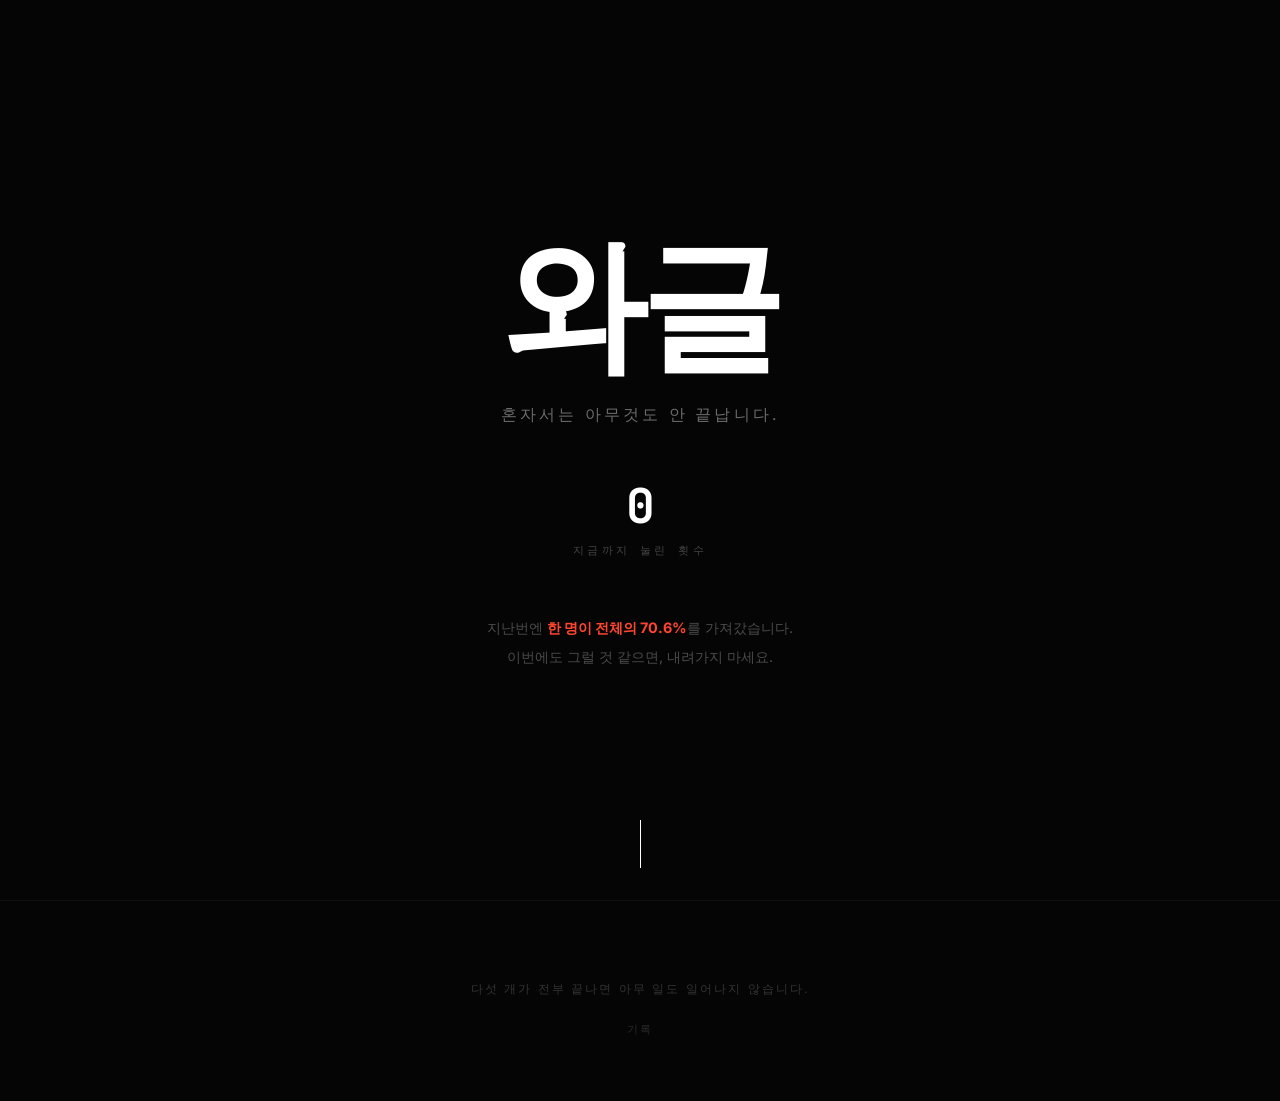
==== index.html @ 944135c0 "Hand the session to the caller before firing its callbacks createSession read the counters and the g" ====
<!DOCTYPE html>
<html lang="ko">
<head>
<meta charset="UTF-8">
<meta name="viewport" content="width=device-width, initial-scale=1.0, viewport-fit=cover">
<meta name="theme-color" content="#050505">
<meta name="robots" content="noindex">
<title>와글</title>
<meta property="og:title" content="와글">
<meta property="og:description" content="지금 몇 명이 같이 누르고 있는지는 아무도 모릅니다.">
<link rel="icon" href="data:,">
<link rel="preconnect" href="https://fonts.googleapis.com">
<link rel="preconnect" href="https://fonts.gstatic.com" crossorigin>
<link href="https://fonts.googleapis.com/css2?family=Inter:wght@400;700;900&family=JetBrains+Mono:wght@400;700&display=swap" rel="stylesheet">
<link rel="stylesheet" href="./shared/base.css?v=18">
<link rel="stylesheet" href="./hub.css?v=18">
</head>
<body class="hub">
<script>document.body.classList.add("js");</script>

<!-- 첫 화면 -->
<section class="hero">
  <h1 class="hero-title"><span>와</span><span>글</span></h1>
  <p class="hero-sub">혼자서는 아무것도 안 끝납니다.</p>

  <div class="hero-total mono tabular">
    <b id="grand-total">0</b>
    <span>지금까지 눌린 횟수</span>
  </div>

  <p class="hero-jab">
    지난번엔 <b>한 명이 전체의 70.6%</b>를 가져갔습니다.<br>
    이번에도 그럴 것 같으면, 내려가지 마세요.
  </p>

  <div class="scroll-cue" aria-hidden="true"><span></span></div>
</section>

<main id="games"></main>

<footer class="foot">
  <p>다섯 개가 전부 끝나면 아무 일도 일어나지 않습니다.</p>
  <a class="foot-link" href="./stats/">기록</a>
</footer>

<script type="module" src="./hub.js?v=18"></script>
</body>
</html>
---- shared/base.css ----
/* 다섯 게임이 공유하는 기본 골격. 게임별 특징은 각자의 css에서 덮어씁니다. */

:root {
  --bg: #050505;
  --fg: #ffffff;
  --dim: #6b6b6b;
  --line: #1c1c1c;
  --accent: #ff4530;
}

* { margin: 0; padding: 0; box-sizing: border-box; }

/* display를 지정한 요소에서도 hidden 속성이 항상 이기도록 한다. */
[hidden] { display: none !important; }

html, body { height: 100%; overflow: hidden; overscroll-behavior: none; }

body {
  background: var(--bg);
  color: var(--fg);
  font-family: 'Inter', -apple-system, BlinkMacSystemFont, 'Apple SD Gothic Neo', sans-serif;
  touch-action: manipulation;
  -webkit-user-select: none;
  user-select: none;
  -webkit-touch-callout: none;
  -webkit-tap-highlight-color: transparent;
}

img, svg { -webkit-user-drag: none; pointer-events: none; }

.tabular { font-variant-numeric: tabular-nums; }
.mono { font-family: 'JetBrains Mono', monospace; }

/* ---------- 연결 상태 ---------- */
.status {
  position: fixed;
  left: 50%;
  bottom: calc(2rem + env(safe-area-inset-bottom));
  transform: translateX(-50%);
  font-size: 0.8125rem;
  letter-spacing: 0.3em;
  color: var(--dim);
  z-index: 60;
  transition: opacity 0.4s;
  white-space: nowrap;
  text-align: center;
}
/* animation: none이 없으면 실행 중인 pulse가 opacity: 0을 덮어써서
   연결된 뒤에도 문구가 깜빡이며 남습니다. */
.status.hide { opacity: 0; pointer-events: none; animation: none; }
.status.error { color: var(--accent); animation: none; opacity: 1; }

.pulse { animation: pulse 1.6s ease-in-out infinite; }
@keyframes pulse { 0%, 100% { opacity: 0.35; } 50% { opacity: 1; } }

/* ---------- 무대 ---------- */
.stage {
  height: 100%;
  display: flex;
  flex-direction: column;
  align-items: center;
  justify-content: center;
  gap: 2rem;
  opacity: 0;
  transition: opacity 0.9s ease;
  padding: env(safe-area-inset-top) 1rem calc(env(safe-area-inset-bottom) + 1rem);
}
.stage.in { opacity: 1; }

.count {
  font-family: 'JetBrains Mono', monospace;
  font-weight: 700;
  font-size: clamp(3rem, 16vw, 7rem);
  line-height: 1;
  letter-spacing: -0.03em;
  text-shadow: 0 0 40px rgba(255, 255, 255, 0.14);
  transition: transform 0.09s ease-out, text-shadow 0.09s ease-out;
  will-change: transform;
}
.count.pop {
  transform: scale(1.045);
  text-shadow: 0 0 60px rgba(255, 255, 255, 0.45);
}

.sub {
  font-family: 'JetBrains Mono', monospace;
  font-size: 0.8125rem;
  letter-spacing: 0.22em;
  color: var(--dim);
}

/* ---------- 결과 화면 ---------- */
.done {
  position: fixed;
  inset: 0;
  z-index: 50;
  display: flex;
  flex-direction: column;
  align-items: center;
  justify-content: center;
  gap: 2.5rem;
  padding: 2rem;
  text-align: center;
  background: var(--bg);
  opacity: 0;
  transition: opacity 1s ease;
}
.done.in { opacity: 1; }
.done h1 {
  font-size: clamp(1.75rem, 7vw, 3.25rem);
  font-weight: 900;
  letter-spacing: 0.14em;
  line-height: 1.35;
}
.done .msg {
  color: #cfcfcf;
  font-size: clamp(0.95rem, 3.4vw, 1.15rem);
  line-height: 1.9;
  white-space: pre-line;
  max-width: 30rem;
  -webkit-user-select: text;
  user-select: text;
}
.done .msg em { color: var(--accent); font-style: normal; font-weight: 700; }

.survey {
  padding: 1rem 2.25rem;
  border: 1px solid #333;
  border-radius: 999px;
  color: #cfcfcf;
  text-decoration: none;
  letter-spacing: 0.2em;
  font-size: 0.875rem;
  transition: color 0.3s, border-color 0.3s;
}
.survey:hover, .survey:focus-visible { color: #fff; border-color: #fff; }
.survey-pending { color: var(--dim); font-size: 0.8125rem; letter-spacing: 0.2em; }

/* ---------- 설정 필요 ---------- */
.setup {
  position: fixed;
  inset: 0;
  z-index: 55;
  display: flex;
  flex-direction: column;
  align-items: center;
  justify-content: center;
  gap: 1rem;
  padding: 2rem;
  text-align: center;
  background: var(--bg);
}
.setup h2 { font-size: 1.25rem; letter-spacing: 0.1em; }
.setup p { color: var(--dim); font-size: 0.875rem; line-height: 1.9; }
code { font-family: 'JetBrains Mono', monospace; font-size: 0.9em; color: var(--accent); }

/* ---------- 모션 최소화 ---------- */
@media (prefers-reduced-motion: reduce) {
  .stage, .done { transition: opacity 0.2s; }
  .count { transition: none; }
  .pulse { animation: none; opacity: 0.7; }
}
---- hub.css ----
/* 메인 허브 — 아래로 쭉 스크롤하며 다섯 게임을 지나갑니다. */

/* base.css는 게임 화면용으로 문서를 뷰포트에 고정하고 스크롤을 막습니다.
   허브는 세로로 긴 문서라 그 제약을 풀어야 합니다. */
html, body.hub {
  height: auto;
  min-height: 100%;
  overflow: visible;
  overscroll-behavior: auto;
}
body.hub {
  touch-action: auto;
  scroll-behavior: smooth;
}
@media (prefers-reduced-motion: reduce) {
  body.hub { scroll-behavior: auto; }
}

/* ---------- 첫 화면 ---------- */
.hero {
  min-height: 100dvh;
  display: flex;
  flex-direction: column;
  align-items: center;
  justify-content: center;
  gap: 1.5rem;
  padding: 2rem;
  text-align: center;
  position: relative;
}

.hero-title {
  font-size: clamp(2.4rem, 11vw, 5.5rem);
  font-weight: 900;
  letter-spacing: -0.02em;
  line-height: 1.05;
}
.hero-title span {
  display: inline-block;
  opacity: 0;
  transform: translateY(0.4em);
  animation: rise 0.9s cubic-bezier(0.2, 0.8, 0.2, 1) forwards;
}
.hero-title { font-size: clamp(3.4rem, 22vw, 9rem); letter-spacing: -0.04em; }
.hero-title span:nth-child(2) { animation-delay: 0.14s; }

@keyframes rise {
  to { opacity: 1; transform: translateY(0); }
}

.hero-sub {
  color: var(--dim);
  font-size: clamp(0.85rem, 3.4vw, 1rem);
  letter-spacing: 0.2em;
  opacity: 0;
  animation: rise 0.9s 0.4s cubic-bezier(0.2, 0.8, 0.2, 1) forwards;
}

.hero-total {
  margin-top: 1.5rem;
  display: flex;
  flex-direction: column;
  align-items: center;
  gap: 0.4rem;
  opacity: 0;
  animation: rise 0.9s 0.6s cubic-bezier(0.2, 0.8, 0.2, 1) forwards;
}
.hero-total b {
  font-size: clamp(1.8rem, 8vw, 3rem);
  font-weight: 700;
  transition: transform 0.1s ease-out;
}
.hero-total b.pop { transform: scale(1.06); }
.hero-total span {
  font-size: 0.7rem;
  letter-spacing: 0.28em;
  color: #444;
}

/* 도발 한 줄 */
.hero-jab {
  margin-top: 2rem;
  color: #4a4a4a;
  font-size: clamp(0.78rem, 3.2vw, 0.9rem);
  line-height: 2;
  opacity: 0;
  animation: rise 0.9s 0.85s cubic-bezier(0.2, 0.8, 0.2, 1) forwards;
}
.hero-jab b { color: var(--accent); font-weight: 700; }

/* 아래로 내려가라는 신호 */
.scroll-cue {
  position: absolute;
  bottom: calc(2rem + env(safe-area-inset-bottom));
  width: 1px;
  height: 48px;
  background: #222;
  overflow: hidden;
}
.scroll-cue span {
  position: absolute;
  inset: 0;
  background: var(--fg);
  animation: drip 1.8s ease-in-out infinite;
}
@keyframes drip {
  0%   { transform: translateY(-100%); }
  60%  { transform: translateY(100%); }
  100% { transform: translateY(100%); }
}

/* ---------- 게임 한 칸 ---------- */
.card {
  min-height: 100dvh;
  display: flex;
  flex-direction: column;
  align-items: center;
  justify-content: center;
  gap: 1.25rem;
  padding: 4rem 1.5rem;
  text-align: center;
  position: relative;
  border-top: 1px solid #101010;
}

/* 카드마다 다른 색 기운 */
.card::before {
  content: '';
  position: absolute;
  inset: 0;
  pointer-events: none;
  background: radial-gradient(circle at 50% 42%, var(--glow) 0%, transparent 62%);
  opacity: 0;
  transition: opacity 1.2s ease;
}
.card.seen::before { opacity: 1; }

.card > * { position: relative; }

.card-no {
  font-family: 'JetBrains Mono', monospace;
  font-size: 0.72rem;
  letter-spacing: 0.4em;
  color: #3a3a3a;
}

.tease {
  font-size: clamp(0.78rem, 3.2vw, 0.92rem);
  letter-spacing: 0.16em;
  color: var(--tone);
  opacity: 0.85;
}

.card h2 {
  font-size: clamp(1.9rem, 8.5vw, 3.4rem);
  font-weight: 900;
  letter-spacing: -0.01em;
}

.card p {
  color: var(--dim);
  font-size: clamp(0.85rem, 3.4vw, 1rem);
  line-height: 1.9;
  max-width: 22rem;
}

/* 살아 있는 숫자 */
.card-count {
  font-family: 'JetBrains Mono', monospace;
  font-weight: 700;
  font-size: clamp(2.4rem, 12vw, 4.5rem);
  line-height: 1;
  color: var(--tone);
  text-shadow: 0 0 45px var(--glow);
  transition: transform 0.1s ease-out;
}
.card-count.pop { transform: scale(1.05); }
.card-unit {
  font-family: 'JetBrains Mono', monospace;
  font-size: 0.72rem;
  letter-spacing: 0.28em;
  color: #444;
  margin-top: -0.5rem;
}

/* 진행 막대 */
.bar {
  width: min(78vw, 22rem);
  height: 3px;
  border-radius: 2px;
  background: #161616;
  overflow: hidden;
}
.bar i {
  display: block;
  height: 100%;
  width: 0;
  border-radius: 2px;
  background: var(--tone);
  box-shadow: 0 0 12px var(--glow);
  transition: width 0.8s cubic-bezier(0.2, 0.8, 0.2, 1);
}

.enter {
  margin-top: 0.75rem;
  padding: 1rem 2.6rem;
  border: 1px solid #2e2e2e;
  border-radius: 999px;
  color: #ddd;
  text-decoration: none;
  letter-spacing: 0.24em;
  font-size: 0.85rem;
  transition: color 0.25s, border-color 0.25s, transform 0.12s, box-shadow 0.25s;
}
.enter:hover, .enter:focus-visible {
  color: #fff;
  border-color: var(--tone);
  box-shadow: 0 0 26px var(--glow);
}
.enter:active { transform: scale(0.96); }

.card-done {
  font-size: 0.72rem;
  letter-spacing: 0.24em;
  color: var(--accent);
}

/* 스크롤에 맞춰 떠오르기 — 스크립트가 살아 있을 때만 숨깁니다.
   JS가 죽거나 관찰자가 동작하지 않는 환경에서 내용이 사라지면 안 됩니다. */
.reveal { transition: opacity 0.8s ease, transform 0.8s cubic-bezier(0.2, 0.8, 0.2, 1); }
.js .reveal { opacity: 0; transform: translateY(26px); }
.card.seen .reveal { opacity: 1; transform: none; }
.card.seen .reveal:nth-child(2) { transition-delay: 0.06s; }
.card.seen .reveal:nth-child(3) { transition-delay: 0.12s; }
.card.seen .reveal:nth-child(4) { transition-delay: 0.18s; }
.card.seen .reveal:nth-child(5) { transition-delay: 0.24s; }
.card.seen .reveal:nth-child(6) { transition-delay: 0.3s; }
.card.seen .reveal:nth-child(7) { transition-delay: 0.36s; }

/* ---------- 바닥 ---------- */
.foot {
  padding: 5rem 1.5rem calc(4rem + env(safe-area-inset-bottom));
  text-align: center;
  border-top: 1px solid #101010;
}
.foot p { color: #333; font-size: 0.75rem; letter-spacing: 0.18em; }
.foot-link {
  display: inline-block;
  margin-top: 1.5rem;
  color: #2a2a2a;
  font-size: 0.7rem;
  letter-spacing: 0.2em;
  text-decoration: none;
}
.foot-link:hover { color: #666; }

@media (prefers-reduced-motion: reduce) {
  .hero-title span, .hero-sub, .hero-total, .hero-jab {
    animation: none; opacity: 1; transform: none;
  }
  .scroll-cue span { animation: none; }
  .reveal { opacity: 1; transform: none; transition: none; }
  .card::before { transition: none; }
  .card-count, .bar i, .enter { transition: none; }
}
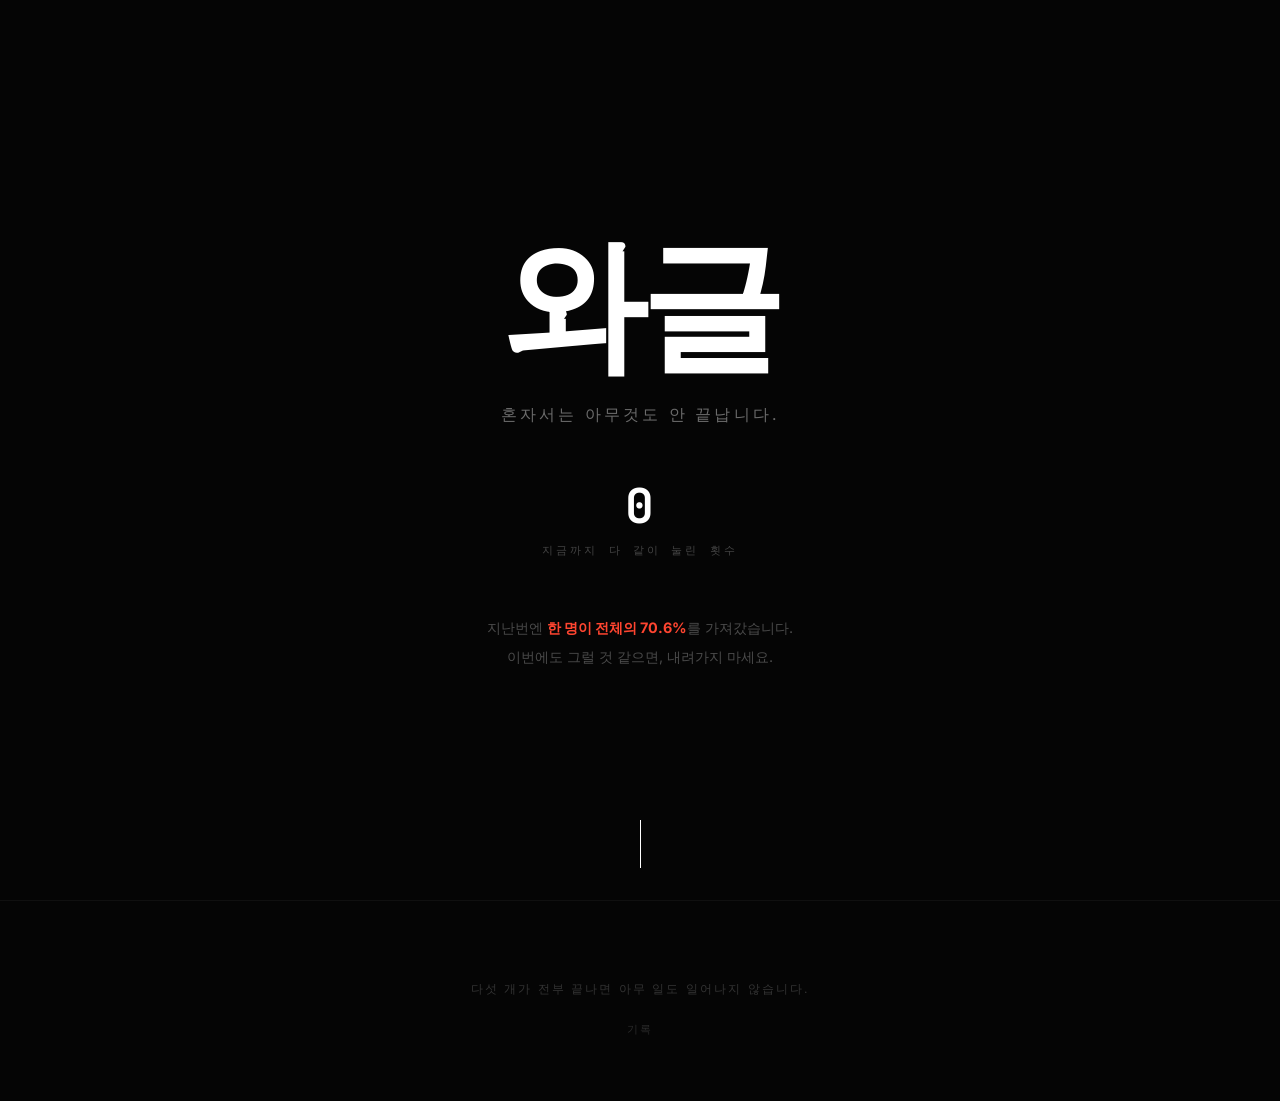
==== commit 2691a7bd: "Show every round ever in the hub's headline number The hero summed only each game's current round, a" ====
--- a/index.html
+++ b/index.html
@@ -12,8 +12,8 @@
 <link rel="preconnect" href="https://fonts.googleapis.com">
 <link rel="preconnect" href="https://fonts.gstatic.com" crossorigin>
 <link href="https://fonts.googleapis.com/css2?family=Inter:wght@400;700;900&family=JetBrains+Mono:wght@400;700&display=swap" rel="stylesheet">
-<link rel="stylesheet" href="./shared/base.css?v=18">
-<link rel="stylesheet" href="./hub.css?v=18">
+<link rel="stylesheet" href="./shared/base.css?v=24">
+<link rel="stylesheet" href="./hub.css?v=24">
 </head>
 <body class="hub">
 <script>document.body.classList.add("js");</script>
@@ -25,7 +25,7 @@
 
   <div class="hero-total mono tabular">
     <b id="grand-total">0</b>
-    <span>지금까지 눌린 횟수</span>
+    <span>지금까지 다 같이 눌린 횟수</span>
   </div>
 
   <p class="hero-jab">
@@ -43,6 +43,6 @@
   <a class="foot-link" href="./stats/">기록</a>
 </footer>
 
-<script type="module" src="./hub.js?v=18"></script>
+<script type="module" src="./hub.js?v=24"></script>
 </body>
 </html>
